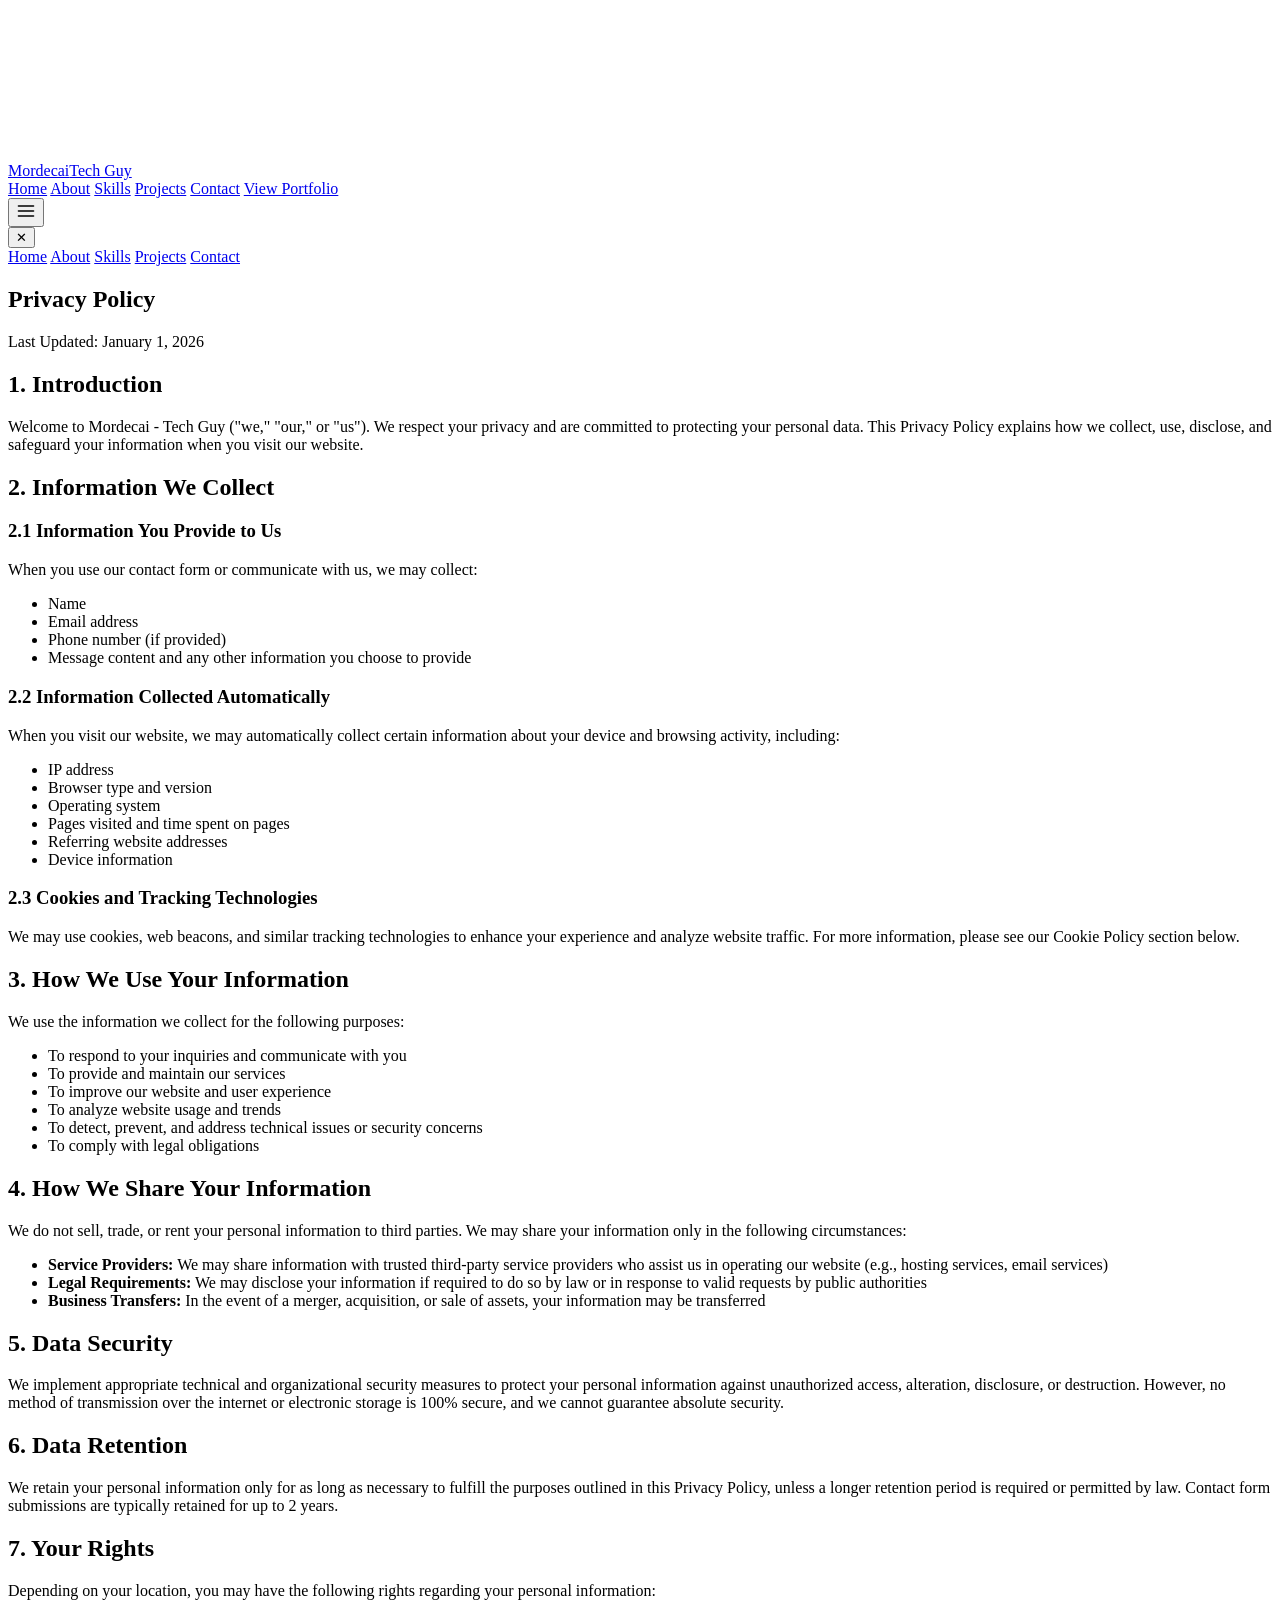
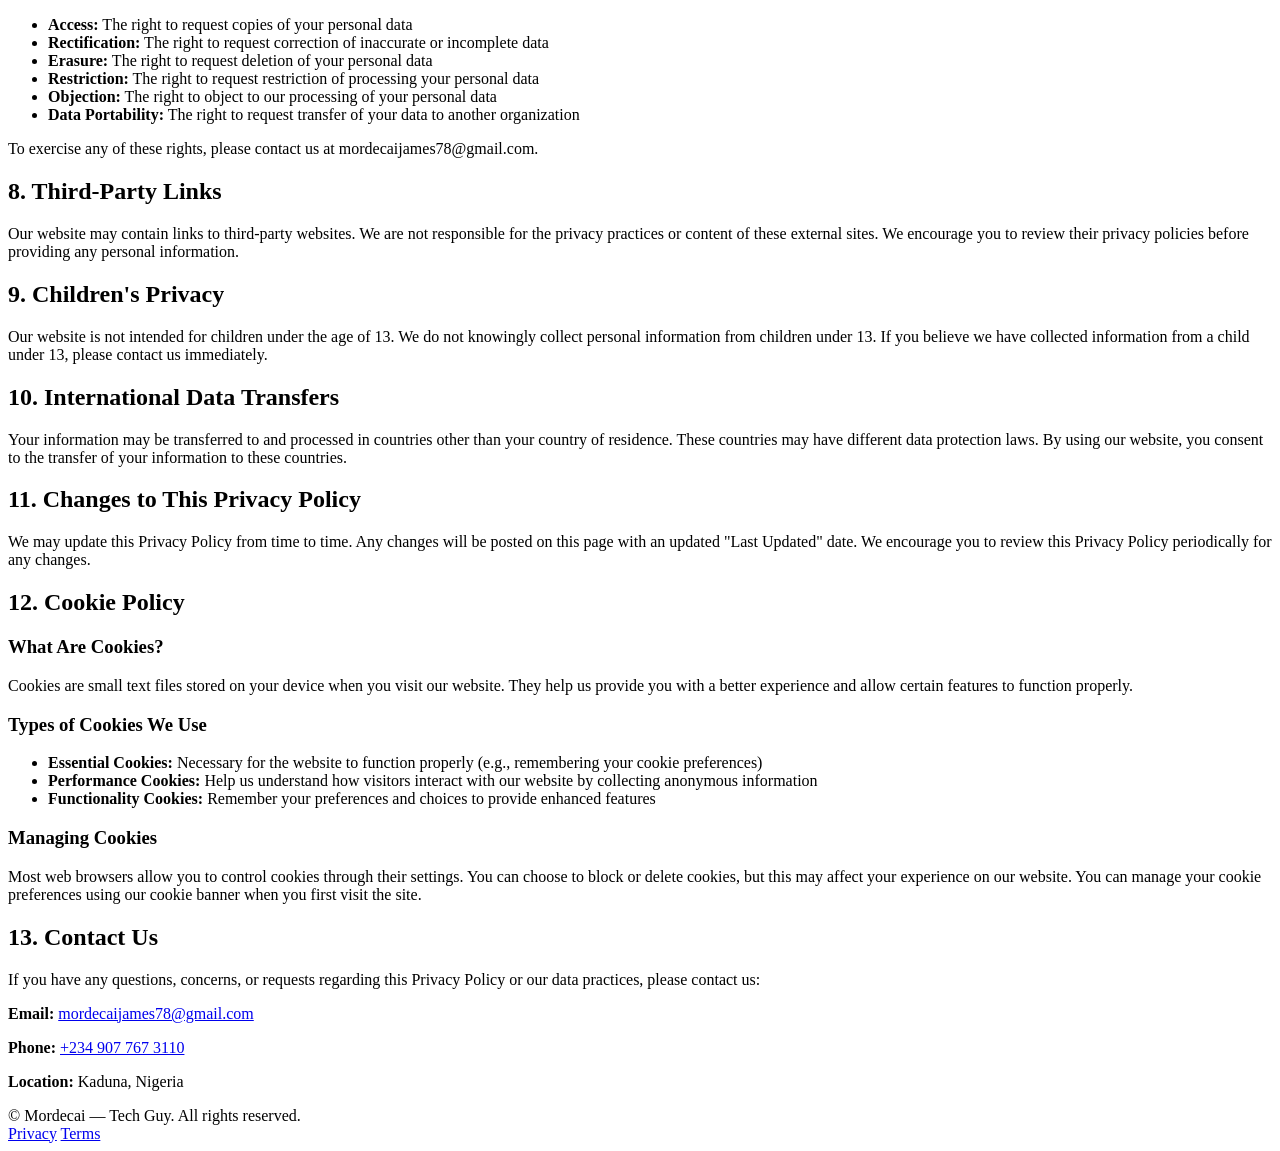
==== privacy.html @ 99be3c4e "Add files via upload" ====
<!doctype html>
<html lang="en">
<head>
  <meta charset="utf-8">
  <meta name="viewport" content="width=device-width, initial-scale=1">
  <title>Privacy Policy - Mordecai | Tech Guy</title>

  <link rel="preconnect" href="https://fonts.googleapis.com">
  <link rel="preconnect" href="https://fonts.gstatic.com" crossorigin>
  <link href="https://fonts.googleapis.com/css2?family=Inter:wght@300;400;600;700&display=swap" rel="stylesheet">

  <link rel="stylesheet" href="Index.css">

  <meta name="description" content="Privacy Policy for Mordecai - Tech Guy portfolio website.">
  <meta name="theme-color" content="#07080a">
</head>
<body>

  <div id="scrollProgress" aria-hidden="true"></div>
  <canvas id="particles" aria-hidden="true"></canvas>

  <header id="siteHeader" class="nav">
    <div class="nav-inner">
      <a href="index.html" class="brand">Mordecai<span class="dot">Tech Guy</span></a>

      <nav class="nav-links" aria-label="Primary navigation">
        <a href="index.html#home" class="nav-link">Home</a>
        <a href="index.html#about" class="nav-link">About</a>
        <a href="index.html#skills" class="nav-link">Skills</a>
        <a href="index.html#projects" class="nav-link">Projects</a>
        <a href="index.html#contact" class="nav-link">Contact</a>
        <a href="index.html#projects" class="btn-accent">View Portfolio</a>
      </nav>

      <button id="mobileBtn" aria-expanded="false" aria-controls="mobileMenu" class="mobile-toggle" aria-label="Open menu">
        <svg viewBox="0 0 24 24" width="20" height="20" fill="none" stroke="currentColor" stroke-width="2" stroke-linecap="round" aria-hidden="true">
          <line x1="3" y1="6" x2="21" y2="6"></line>
          <line x1="3" y1="12" x2="21" y2="12"></line>
          <line x1="3" y1="18" x2="21" y2="18"></line>
        </svg>
      </button>
    </div>
  </header>

  <div id="mobileMenu" class="mobile-menu" aria-hidden="true">
    <div class="mobile-card">
      <button id="mobileClose" class="mobile-close" aria-label="Close menu">✕</button>
      <nav class="mobile-nav" aria-label="Mobile navigation">
        <a href="index.html#home" data-link-mobile class="mobile-link">Home</a>
        <a href="index.html#about" data-link-mobile class="mobile-link">About</a>
        <a href="index.html#skills" data-link-mobile class="mobile-link">Skills</a>
        <a href="index.html#projects" data-link-mobile class="mobile-link">Projects</a>
        <a href="index.html#contact" data-link-mobile class="mobile-link">Contact</a>
      </nav>
    </div>
  </div>

  <main>
    <section class="section reveal legal-page">
      <div class="container">
        <div class="legal-header">
          <h1>Privacy Policy</h1>
          <p class="muted">Last Updated: January 1, 2026</p>
        </div>

        <div class="card legal-content">
          <h2>1. Introduction</h2>
          <p class="muted">Welcome to Mordecai - Tech Guy ("we," "our," or "us"). We respect your privacy and are committed to protecting your personal data. This Privacy Policy explains how we collect, use, disclose, and safeguard your information when you visit our website.</p>

          <h2>2. Information We Collect</h2>
          <h3>2.1 Information You Provide to Us</h3>
          <p class="muted">When you use our contact form or communicate with us, we may collect:</p>
          <ul class="legal-list">
            <li>Name</li>
            <li>Email address</li>
            <li>Phone number (if provided)</li>
            <li>Message content and any other information you choose to provide</li>
          </ul>

          <h3>2.2 Information Collected Automatically</h3>
          <p class="muted">When you visit our website, we may automatically collect certain information about your device and browsing activity, including:</p>
          <ul class="legal-list">
            <li>IP address</li>
            <li>Browser type and version</li>
            <li>Operating system</li>
            <li>Pages visited and time spent on pages</li>
            <li>Referring website addresses</li>
            <li>Device information</li>
          </ul>

          <h3>2.3 Cookies and Tracking Technologies</h3>
          <p class="muted">We may use cookies, web beacons, and similar tracking technologies to enhance your experience and analyze website traffic. For more information, please see our Cookie Policy section below.</p>

          <h2>3. How We Use Your Information</h2>
          <p class="muted">We use the information we collect for the following purposes:</p>
          <ul class="legal-list">
            <li>To respond to your inquiries and communicate with you</li>
            <li>To provide and maintain our services</li>
            <li>To improve our website and user experience</li>
            <li>To analyze website usage and trends</li>
            <li>To detect, prevent, and address technical issues or security concerns</li>
            <li>To comply with legal obligations</li>
          </ul>

          <h2>4. How We Share Your Information</h2>
          <p class="muted">We do not sell, trade, or rent your personal information to third parties. We may share your information only in the following circumstances:</p>
          <ul class="legal-list">
            <li><strong>Service Providers:</strong> We may share information with trusted third-party service providers who assist us in operating our website (e.g., hosting services, email services)</li>
            <li><strong>Legal Requirements:</strong> We may disclose your information if required to do so by law or in response to valid requests by public authorities</li>
            <li><strong>Business Transfers:</strong> In the event of a merger, acquisition, or sale of assets, your information may be transferred</li>
          </ul>

          <h2>5. Data Security</h2>
          <p class="muted">We implement appropriate technical and organizational security measures to protect your personal information against unauthorized access, alteration, disclosure, or destruction. However, no method of transmission over the internet or electronic storage is 100% secure, and we cannot guarantee absolute security.</p>

          <h2>6. Data Retention</h2>
          <p class="muted">We retain your personal information only for as long as necessary to fulfill the purposes outlined in this Privacy Policy, unless a longer retention period is required or permitted by law. Contact form submissions are typically retained for up to 2 years.</p>

          <h2>7. Your Rights</h2>
          <p class="muted">Depending on your location, you may have the following rights regarding your personal information:</p>
          <ul class="legal-list">
            <li><strong>Access:</strong> The right to request copies of your personal data</li>
            <li><strong>Rectification:</strong> The right to request correction of inaccurate or incomplete data</li>
            <li><strong>Erasure:</strong> The right to request deletion of your personal data</li>
            <li><strong>Restriction:</strong> The right to request restriction of processing your personal data</li>
            <li><strong>Objection:</strong> The right to object to our processing of your personal data</li>
            <li><strong>Data Portability:</strong> The right to request transfer of your data to another organization</li>
          </ul>
          <p class="muted">To exercise any of these rights, please contact us at mordecaijames78@gmail.com.</p>

          <h2>8. Third-Party Links</h2>
          <p class="muted">Our website may contain links to third-party websites. We are not responsible for the privacy practices or content of these external sites. We encourage you to review their privacy policies before providing any personal information.</p>

          <h2>9. Children's Privacy</h2>
          <p class="muted">Our website is not intended for children under the age of 13. We do not knowingly collect personal information from children under 13. If you believe we have collected information from a child under 13, please contact us immediately.</p>

          <h2>10. International Data Transfers</h2>
          <p class="muted">Your information may be transferred to and processed in countries other than your country of residence. These countries may have different data protection laws. By using our website, you consent to the transfer of your information to these countries.</p>

          <h2>11. Changes to This Privacy Policy</h2>
          <p class="muted">We may update this Privacy Policy from time to time. Any changes will be posted on this page with an updated "Last Updated" date. We encourage you to review this Privacy Policy periodically for any changes.</p>

          <h2>12. Cookie Policy</h2>
          <h3>What Are Cookies?</h3>
          <p class="muted">Cookies are small text files stored on your device when you visit our website. They help us provide you with a better experience and allow certain features to function properly.</p>

          <h3>Types of Cookies We Use</h3>
          <ul class="legal-list">
            <li><strong>Essential Cookies:</strong> Necessary for the website to function properly (e.g., remembering your cookie preferences)</li>
            <li><strong>Performance Cookies:</strong> Help us understand how visitors interact with our website by collecting anonymous information</li>
            <li><strong>Functionality Cookies:</strong> Remember your preferences and choices to provide enhanced features</li>
          </ul>

          <h3>Managing Cookies</h3>
          <p class="muted">Most web browsers allow you to control cookies through their settings. You can choose to block or delete cookies, but this may affect your experience on our website. You can manage your cookie preferences using our cookie banner when you first visit the site.</p>

          <h2>13. Contact Us</h2>
          <p class="muted">If you have any questions, concerns, or requests regarding this Privacy Policy or our data practices, please contact us:</p>
          <div class="contact-box">
            <p><strong>Email:</strong> <a href="mailto:mordecaijames78@gmail.com">mordecaijames78@gmail.com</a></p>
            <p><strong>Phone:</strong> <a href="https://wa.me/2349077673110">+234 907 767 3110</a></p>
            <p><strong>Location:</strong> Kaduna, Nigeria</p>
          </div>
        </div>
      </div>
    </section>
  </main>

  <footer class="footer">
    <div class="container footer-inner">
      <div class="muted small">© <span id="year"></span> Mordecai — Tech Guy. All rights reserved.</div>
      <div class="links">
        <a href="privacy.html" class="muted">Privacy</a>
        <a href="terms.html" class="muted">Terms</a>
      </div>
    </div>
  </footer>

  <script src="Index.js"></script>
</body>
</html>
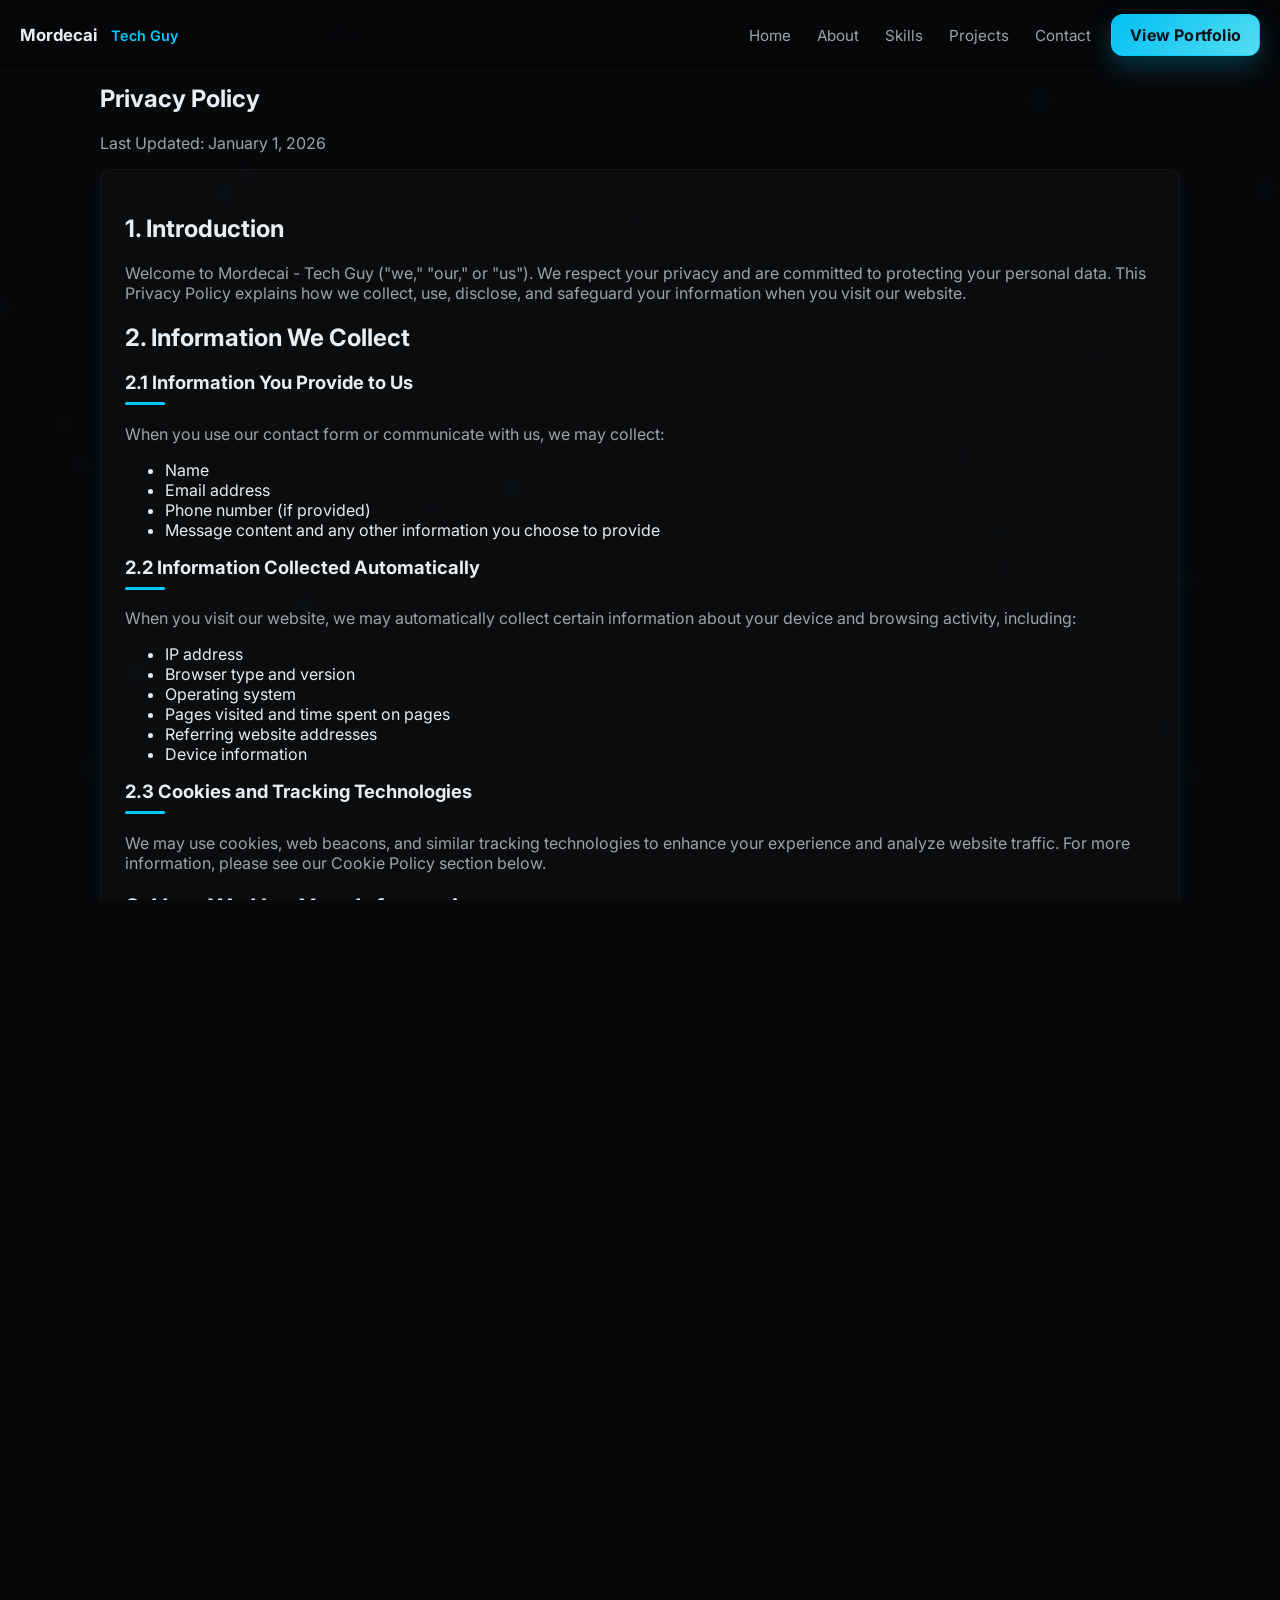
==== commit ba406964: "Update privacy.html" ====
--- a/privacy.html
+++ b/privacy.html
@@ -9,7 +9,7 @@
   <link rel="preconnect" href="https://fonts.gstatic.com" crossorigin>
   <link href="https://fonts.googleapis.com/css2?family=Inter:wght@300;400;600;700&display=swap" rel="stylesheet">
 
-  <link rel="stylesheet" href="Index.css">
+  <link rel="stylesheet" href="index.css">
 
   <meta name="description" content="Privacy Policy for Mordecai - Tech Guy portfolio website.">
   <meta name="theme-color" content="#07080a">
@@ -176,6 +176,6 @@
     </div>
   </footer>
 
-  <script src="Index.js"></script>
+  <script src="index.js"></script>
 </body>
-</html>+</html>
--- a/index.css
+++ b/index.css
@@ -0,0 +1,1557 @@
+/* =========================
+   FUTURISTIC MINIMAL THEME
+   Enhanced & Production Ready
+   ========================= */
+
+:root {
+  --bg: #07080a;
+  --surface: #0f1620;
+  --card: rgba(255,255,255,0.02);
+  --card-border: rgba(255,255,255,0.04);
+  --text: #e6eef6;
+  --muted: #9ca3af;
+  --accent: #00c9ff;
+  --accent-soft: rgba(0,201,255,0.08);
+  --success: #51cf66;
+  --warning: #ffd43b;
+  --error: #ff6b6b;
+  --radius: 14px;
+  --glass-blur: 8px;
+  --container: 1120px;
+  --transition: 320ms cubic-bezier(.16,.84,.24,1);
+  --spring: var(--transition);
+  
+  --spacing-xs: 8px;
+  --spacing-sm: 16px;
+  --spacing-md: 24px;
+  --spacing-lg: 32px;
+  --spacing-xl: 48px;
+  --spacing-2xl: 64px;
+}
+
+* { 
+  box-sizing: border-box;
+}
+
+img {
+  max-width: 100%;
+  height: auto;
+  display: block;
+}
+
+button,
+input,
+textarea,
+select {
+  font: inherit;
+}
+
+html {
+  scroll-behavior: smooth;
+}
+
+html,
+body { 
+  height: 100%;
+  margin: 0; 
+  padding: 0; 
+  background: var(--bg); 
+  color: var(--text); 
+  font-family: Inter, system-ui, -apple-system, "Segoe UI", Roboto, "Helvetica Neue", Arial, sans-serif; 
+  -webkit-font-smoothing: antialiased; 
+  -moz-osx-font-smoothing: grayscale;
+  overflow-x: hidden;
+}
+
+/* Selection color */
+::selection {
+  background: var(--accent-soft);
+  color: var(--accent);
+}
+
+/* Layout helpers */
+.container { 
+  width: 100%;
+  max-width: var(--container); 
+  margin: 0 auto; 
+  padding: 0 clamp(16px, 4vw, 20px);
+}
+
+.grid {
+  display: grid;
+  gap: clamp(16px, 3vw, 24px); 
+  align-items: center; 
+}
+
+.section { 
+  padding: clamp(40px, 8vw, 64px) 0;
+  position: relative; 
+  z-index: 5; 
+}
+
+.section {
+  content-visibility: auto;
+  contain-intrinsic-size: 1px 800px;
+}
+
+.hero {
+  content-visibility: visible;
+}
+
+section[id] {
+  scroll-margin-top: 90px;
+}
+
+.section-head {
+  text-align: center;
+  margin-bottom: clamp(28px, 5vw, 40px);
+}
+
+.section-head h2 {
+  font-size: clamp(1.75rem, 3.5vw, 2.25rem);
+  margin: 0 0 12px 0;
+  line-height: 1.2;
+}
+
+.section-head p {
+  color: var(--muted);
+  font-size: clamp(0.9rem, 2vw, 1rem);
+  line-height: 1.6;
+  max-width: 600px;
+  margin: 0 auto;
+}
+
+/* Scroll progress */
+#scrollProgress {
+  position: fixed;
+  left: 0; 
+  top: 0; 
+  height: 4px; 
+  width: 0%; 
+  background: linear-gradient(90deg, var(--accent), rgba(0,201,255,0.6)); 
+  z-index: 60; 
+  box-shadow: 0 6px 18px rgba(0,0,0,0.25); 
+  transition: width 120ms linear; 
+}
+
+/* Particles canvas */
+#particles { 
+  position: fixed; 
+  inset: 0; 
+  z-index: 0; 
+  pointer-events: none !important;
+  mix-blend-mode: screen; 
+  opacity: 0.7; 
+  filter: blur(6px); 
+}
+
+.nav { 
+  position: fixed; 
+  inset: 0 auto auto 0;
+  top: 0; 
+  z-index: 60; 
+  width: 100%; 
+  pointer-events: auto;
+}
+
+.nav-inner { 
+  display: flex; 
+  align-items: center; 
+  justify-content: space-between; 
+  padding: clamp(10px, 2vw, 14px) clamp(16px, 4vw, 20px); 
+  gap: clamp(12px, 2vw, 16px); 
+  backdrop-filter: blur(var(--glass-blur)); 
+  background: linear-gradient(180deg, rgba(5,6,8,0.55), rgba(5,6,8,0.35)); 
+  border-bottom: 1px solid rgba(255,255,255,0.02); 
+  pointer-events: auto;
+}
+
+.brand { 
+  font-weight: 700; 
+  font-size: clamp(0.95rem, 2.5vw, 1.05rem); 
+  color: var(--text); 
+  text-decoration: none; 
+  display: inline-flex; 
+  gap: 8px; 
+  align-items: center;
+  white-space: nowrap;
+  cursor: pointer;
+  pointer-events: auto;
+}
+
+.brand .dot {
+  color: var(--accent); 
+  font-weight: 600; 
+  margin-left: 6px; 
+  font-size: 0.9rem; 
+}
+
+/* Desktop navigation - now inside <nav> */
+.nav-links { 
+  display: flex; 
+  align-items: center; 
+  gap: clamp(8px, 2vw, 14px);
+  pointer-events: auto;
+}
+
+.nav-link { 
+  color: var(--muted); 
+  text-decoration: none; 
+  padding: 8px 6px; 
+  border-radius: 8px; 
+  transition: var(--transition);
+  font-size: clamp(0.85rem, 2vw, 0.95rem);
+  white-space: nowrap;
+  position: relative;
+}
+
+.nav-link::after {
+  content: '';
+  position: absolute;
+  bottom: 0;
+  left: 50%;
+  width: 0;
+  height: 2px;
+  background: var(--accent);
+  transform: translateX(-50%);
+  transition: width var(--transition);
+}
+
+.nav-link:hover,
+.nav-link.active { 
+  color: var(--accent); 
+}
+
+.nav-link:hover::after,
+.nav-link.active::after {
+  width: 80%;
+}
+
+.nav-link[aria-current="page"] {
+  color: var(--accent);
+}
+
+.nav-link[aria-current="page"]::after {
+  width: 80%;
+}
+
+/* Buttons */
+.btn-accent { 
+  display: inline-flex; 
+  gap: 8px; 
+  align-items: center; 
+  padding: clamp(8px, 2vw, 10px) clamp(14px, 3vw, 18px); 
+  min-height: 40px;
+  border-radius: 12px; 
+  border: 1px solid rgba(0,201,255,0.5); 
+  background: linear-gradient(135deg, rgba(0,201,255,0.95), rgba(88,233,255,0.95)); 
+  color: #041118; 
+  text-decoration: none; 
+  font-weight: 700; 
+  transition: var(--transition); 
+  box-shadow: 0 10px 24px rgba(0,201,255,0.25);
+  font-size: clamp(0.9rem, 2.2vw, 1rem);
+  letter-spacing: 0.2px;
+  white-space: nowrap;
+  cursor: pointer;
+  pointer-events: auto;
+  user-select: none;
+  font-family: inherit;
+  -webkit-appearance: none;
+  appearance: none;
+}
+.btn-accent:hover {
+  box-shadow: 0 14px 30px rgba(0,201,255,0.32); 
+  transform: translateY(-2px); 
+  border-color: rgba(0,201,255,0.7);
+  filter: brightness(1.02);
+}
+.btn-accent:active {
+  transform: translateY(0);
+  box-shadow: 0 8px 20px rgba(0,201,255,0.22);
+}
+.btn-ghost {
+  display: inline-flex;
+  align-items: center;
+  gap: 6px;
+  padding: clamp(8px, 2vw, 10px) clamp(14px, 3vw, 16px);
+  min-height: 40px;
+  border-radius: 12px;
+  background: transparent;
+  color: var(--text);
+  border: 1px solid rgba(0,201,255,0.25);
+  text-decoration: none;
+  cursor: pointer;
+  transition: var(--transition);
+  font-size: clamp(0.9rem, 2.2vw, 1rem);
+  pointer-events: auto;
+  user-select: none;
+  font-family: inherit;
+  -webkit-appearance: none;
+  appearance: none;
+}
+.btn-ghost:hover {
+  color: #041118;
+  background: rgba(0,201,255,0.2);
+  border-color: rgba(0,201,255,0.45);
+  transform: translateY(-1px);
+}
+
+.btn-accent:disabled,
+.btn-ghost:disabled {
+  opacity: 0.6;
+  cursor: not-allowed;
+  transform: none;
+  box-shadow: none;
+  filter: none;
+}
+/* Focus states */
+a:focus-visible, 
+button:focus-visible {
+  outline: 3px solid rgba(0,201,255,0.3);
+  outline-offset: 3px;
+}
+
+/* Mobile toggle */
+.mobile-toggle { 
+  display: none; 
+  background: transparent; 
+  border: 1px solid rgba(255,255,255,0.04); 
+  padding: 8px; 
+  border-radius: 8px; 
+  color: var(--text);
+  cursor: pointer;
+  transition: var(--transition);
+}
+
+.mobile-toggle:hover { 
+  transform: translateY(-1px); 
+  background: rgba(255,255,255,0.02);
+}
+
+@media (max-width: 991px) { 
+  .nav-links { 
+    display: none; 
+  } 
+  .mobile-toggle { 
+    display: inline-flex; 
+  }
+}
+
+/* Mobile menu */
+.mobile-menu { 
+  position: fixed; 
+  inset: 0; 
+  z-index: 120; 
+  display: flex; 
+  align-items: flex-start; 
+  justify-content: center; 
+  pointer-events: none;
+  background: rgba(0,0,0,0.6);
+  backdrop-filter: blur(4px);
+  opacity: 0;
+  transition: opacity var(--transition);
+}
+
+.mobile-menu.show {
+  opacity: 1;
+  pointer-events: auto;
+}
+
+.mobile-card {
+  margin-top: clamp(68px, 12vw, 78px); 
+  width: calc(100% - 32px); 
+  max-width: 420px; 
+  background: linear-gradient(135deg, rgba(15,22,32,0.98), rgba(7,8,10,0.98));
+  border: 1px solid var(--card-border); 
+  border-radius: 12px; 
+  padding: 18px; 
+  box-shadow: 0 18px 60px rgba(0,0,0,0.6); 
+  pointer-events: auto; 
+  transform: translateY(-20px); 
+  transition: transform var(--transition); 
+}
+
+.mobile-menu.show .mobile-card {
+  transform: translateY(0);
+}
+
+.mobile-close {
+  background: transparent; 
+  border: none; 
+  color: var(--text); 
+  font-size: 20px; 
+  float: right;
+  cursor: pointer;
+  padding: 4px;
+  transition: var(--transition);
+  line-height: 1;
+}
+
+.mobile-close:hover {
+  transform: scale(1.1);
+  color: var(--accent);
+}
+
+.mobile-nav { 
+  display: flex; 
+  flex-direction: column; 
+  gap: 8px; 
+  margin-top: 8px;
+  clear: both;
+}
+
+.mobile-link { 
+  text-decoration: none; 
+  color: var(--text); 
+  padding: 10px; 
+  border-radius: 8px;
+  transition: var(--transition);
+  font-size: clamp(0.9rem, 2vw, 1rem);
+}
+
+.mobile-link:hover {
+  background: rgba(255,255,255,0.02);
+  color: var(--accent);
+}
+
+/* Active state for mobile links */
+.mobile-link[aria-current="page"] {
+  color: var(--accent);
+  background: rgba(0,201,255,0.05);
+}
+
+/* Mobile CTA button (matches desktop) */
+.mobile-cta {
+  justify-content: center;
+  margin-top: 12px;
+}
+
+/* Hero Section */
+.hero { 
+  padding-top: clamp(100px, 18vw, 140px); 
+  padding-bottom: clamp(40px, 8vw, 60px); 
+  min-height: 100vh; 
+  display: flex;
+  align-items: center; 
+}
+
+.hero-grid {
+  display: grid;
+  grid-template-columns: 1fr;
+  gap: clamp(32px, 6vw, 48px);
+  align-items: center;
+  width: 100%;
+}
+
+@media (min-width: 992px) { 
+  .hero-grid { 
+    grid-template-columns: 1fr 420px;
+    gap: 60px;
+  }
+}
+
+.kicker { 
+  display: inline-flex;
+  align-items: center;
+  gap: 6px;
+  padding: 6px 12px; 
+  border-radius: 999px; 
+  background: var(--accent-soft); 
+  color: var(--accent); 
+  font-size: clamp(0.75rem, 2vw, 0.85rem); 
+  margin-bottom: 18px;
+  font-weight: 600;
+  border: 1px solid rgba(0,201,255,0.2);
+}
+
+.kicker::before {
+  content: 'o';
+  animation: pulse 2s ease-in-out infinite;
+}
+
+@keyframes pulse {
+  0%, 100% { opacity: 1; }
+  50% { opacity: 0.5; }
+}
+
+.hero-title { 
+  font-size: clamp(1.75rem, 6vw, 3.25rem); 
+  line-height: 1.1; 
+  margin: 0 0 clamp(14px, 3vw, 18px) 0;
+  background: linear-gradient(135deg, var(--text) 0%, var(--accent) 100%);
+  -webkit-background-clip: text;
+  -webkit-text-fill-color: transparent;
+  background-clip: text;
+}
+
+.hero-sub { 
+  color: var(--muted); 
+  max-width: 52ch; 
+  margin-bottom: clamp(20px, 4vw, 28px);
+  font-size: clamp(0.95rem, 2.5vw, 1.05rem);
+  line-height: 1.6;
+}
+
+.hero-ctas { 
+  display: flex; 
+  gap: clamp(10px, 2vw, 14px); 
+  align-items: center;
+  flex-wrap: wrap;
+}
+
+.hero-meta { 
+  color: var(--muted); 
+  margin-top: clamp(20px, 4vw, 24px);
+  font-size: clamp(0.85rem, 2vw, 0.95rem);
+}
+
+.hero-meta strong {
+  color: var(--accent);
+}
+
+/* Hero Photo */
+.hero-photo-container {
+  position: relative;
+  display: flex;
+  align-items: center;
+  justify-content: center;
+  padding: clamp(16px, 3vw, 20px);
+}
+
+.hero-photo {
+  position: relative;
+  width: 100%;
+  max-width: clamp(280px, 50vw, 380px);
+  aspect-ratio: 1;
+  object-fit: cover;
+  border-radius: clamp(16px, 3vw, 20px);
+  border: 3px solid rgba(0,201,255,0.3);
+  box-shadow: 
+    0 0 60px rgba(0,201,255,0.15),
+    0 20px 60px rgba(0,0,0,0.5);
+  z-index: 2;
+  transition: var(--transition);
+}
+
+.hero-photo:hover {
+  transform: scale(1.02);
+  border-color: rgba(0,201,255,0.5);
+}
+
+.photo-badge {
+  position: absolute;
+  bottom: clamp(20px, 4vw, 30px);
+  left: 50%;
+  transform: translateX(-50%);
+  background: linear-gradient(135deg, rgba(15,22,32,0.95), rgba(7,8,10,0.95));
+  backdrop-filter: blur(12px);
+  border: 1px solid rgba(0,201,255,0.3);
+  border-radius: 50px;
+  padding: clamp(10px, 2vw, 12px) clamp(16px, 3vw, 20px);
+  display: flex;
+  align-items: center;
+  gap: clamp(10px, 2vw, 12px);
+  box-shadow: 0 8px 32px rgba(0,0,0,0.4);
+  z-index: 3;
+  animation: slideUp 0.6s ease-out 0.3s backwards;
+}
+
+@keyframes slideUp {
+  from {
+    opacity: 0;
+    transform: translateX(-50%) translateY(20px);
+  }
+  to {
+    opacity: 1;
+    transform: translateX(-50%) translateY(0);
+  }
+}
+
+.badge-icon {
+  width: clamp(28px, 5vw, 32px);
+  height: clamp(28px, 5vw, 32px);
+  background: var(--success);
+  border-radius: 50%;
+  display: flex;
+  align-items: center;
+  justify-content: center;
+  color: white;
+  flex-shrink: 0;
+  font-size: clamp(0.9rem, 2vw, 1rem);
+}
+
+.badge-text {
+  text-align: left;
+  min-width: 0;
+}
+
+.badge-title {
+  font-size: clamp(0.8rem, 2vw, 0.9rem);
+  font-weight: 600;
+  color: var(--text);
+  margin-bottom: 2px;
+}
+
+.badge-subtitle {
+  font-size: clamp(0.7rem, 1.8vw, 0.75rem);
+  color: var(--muted);
+}
+
+/* Stats */
+.hero-stats {
+  display: grid;
+  grid-template-columns: repeat(auto-fit, minmax(120px, 1fr));
+  gap: clamp(12px, 3vw, 20px);
+  margin-top: clamp(32px, 6vw, 48px);
+  padding-top: clamp(24px, 4vw, 32px);
+  border-top: 1px solid rgba(255,255,255,0.04);
+}
+
+.stat-item {
+  text-align: center;
+  padding: clamp(12px, 2.5vw, 16px);
+  background: var(--card);
+  border: 1px solid var(--card-border);
+  border-radius: 12px;
+  transition: var(--transition);
+}
+
+.stat-item:hover {
+  transform: translateY(-4px);
+  border-color: rgba(0,201,255,0.2);
+  box-shadow: 0 8px 24px rgba(0,201,255,0.08);
+}
+
+.stat-number {
+  font-size: clamp(1.5rem, 4vw, 2rem);
+  font-weight: 700;
+  background: linear-gradient(135deg, var(--text) 0%, var(--accent) 100%);
+  -webkit-background-clip: text;
+  -webkit-text-fill-color: transparent;
+  background-clip: text;
+  margin-bottom: 4px;
+  display: block;
+}
+
+.stat-label {
+  font-size: clamp(0.75rem, 2vw, 0.85rem);
+  color: var(--muted);
+  text-transform: uppercase;
+  letter-spacing: 0.5px;
+  display: block;
+}
+
+/* Cards */
+.card {
+  background: rgba(255,255,255,0.02);
+  border-radius: 12px;
+  padding: clamp(16px, 3vw, 24px);
+  border: 1px solid rgba(255,255,255,0.04);
+  box-shadow: 0 8px 24px rgba(0,201,255,0.04);
+  transition: var(--transition);
+}
+
+.card:hover {
+  transform: translateY(-4px);
+  box-shadow: 0 12px 32px rgba(0,201,255,0.1);
+  border-color: rgba(0,201,255,0.1);
+}
+
+.card h3 {
+  font-size: clamp(1rem, 2.5vw, 1.15rem);
+  margin-top: 0;
+  position: relative;
+  padding-bottom: 12px;
+}
+
+.card h3::after {
+  content: "";
+  position: absolute;
+  bottom: 0;
+  left: 0;
+  width: 40px;
+  height: 3px;
+  background: var(--accent);
+  border-radius: 2px;
+}
+
+/* About Section */
+.about-grid { 
+  grid-template-columns: 1fr;
+  gap: clamp(20px, 4vw, 24px);
+}
+
+@media (min-width: 768px) { 
+  .about-grid { 
+    grid-template-columns: minmax(250px, 300px) 1fr; 
+  } 
+}
+
+.avatar { 
+  width: 100%;
+  max-width: 200px;
+  aspect-ratio: 1;
+  border-radius: 50%; 
+  object-fit: cover; 
+  border: 3px solid rgba(0,201,255,0.2); 
+  box-shadow: 0 8px 24px rgba(0,0,0,0.3);
+}
+
+.info-list {
+  list-style: none;
+  padding: 0;
+  margin: 16px 0;
+}
+
+.info-list li {
+  padding: 8px 0;
+  border-bottom: 1px solid rgba(255,255,255,0.04);
+  color: var(--muted);
+}
+
+.info-list li:last-child {
+  border-bottom: none;
+}
+
+.info-list strong {
+  color: var(--text);
+  margin-right: 8px;
+}
+
+.two-grid { 
+  display: grid; 
+  grid-template-columns: 1fr; 
+  gap: clamp(12px, 2.5vw, 16px); 
+  margin-top: 16px; 
+}
+
+@media (min-width: 640px) { 
+  .two-grid { 
+    grid-template-columns: 1fr 1fr; 
+  } 
+}
+
+.mini {
+  background: linear-gradient(135deg, var(--card) 0%, rgba(0,201,255,0.05) 100%);
+  border: 1px solid var(--card-border);
+  border-radius: 12px;
+  padding: clamp(14px, 3vw, 16px) clamp(16px, 3.5vw, 20px);
+  transition: var(--transition);
+}
+
+.mini:hover {
+  transform: translateY(-4px);
+  box-shadow: 0 12px 24px rgba(0,201,255,0.08);
+  border-color: rgba(0,201,255,0.2);
+}
+
+.mini h3 {
+  font-size: clamp(1.1rem, 2.5vw, 1.3rem);
+  font-weight: 600;
+  margin-bottom: 12px;
+  margin-top: 0;
+}
+
+.mini ul {
+  list-style: none;
+  padding: 0;
+  margin: 8px 0 0 0;
+  font-size: clamp(0.85rem, 2vw, 0.95rem);
+}
+
+.mini ul li {
+  margin-bottom: 6px;
+  padding-left: 20px;
+  position: relative;
+  line-height: 1.6;
+  transition: var(--transition);
+  color: var(--muted);
+}
+
+.mini ul li:before {
+  content: "v";
+  position: absolute;
+  left: 0;
+  color: var(--accent);
+  font-weight: bold;
+}
+
+.mini ul li:hover {
+  transform: translateX(4px);
+  color: var(--text);
+}
+
+/* Skills Section */
+.skills-grid { 
+  grid-template-columns: 1fr;
+  gap: clamp(16px, 3vw, 24px);
+}
+
+@media (min-width: 640px) {
+  .skills-grid {
+    grid-template-columns: repeat(2, 1fr);
+  }
+}
+
+@media (min-width: 900px) { 
+  .skills-grid { 
+    grid-template-columns: repeat(3, 1fr); 
+  } 
+}
+
+.skill {
+  margin-bottom: 16px; 
+}
+
+.skill h4 {
+  margin: 0 0 8px 0;
+  font-size: clamp(0.9rem, 2vw, 1rem);
+  color: var(--text);
+  display: flex;
+  justify-content: space-between;
+  align-items: center;
+}
+
+.progress-container { 
+  background: rgba(255,255,255,0.04); 
+  height: 8px; 
+  border-radius: 999px; 
+  overflow: hidden; 
+  position: relative;
+}
+
+.progress-bar { 
+  height: 8px;
+  width: 0%; 
+  background: linear-gradient(90deg, var(--accent), rgba(0,201,255,0.6)); 
+  box-shadow: 0 0 10px rgba(0,201,255,0.4); 
+  transition: width 1.2s cubic-bezier(.16,.84,.24,1); 
+  position: relative;
+}
+
+.progress-bar::after {
+  content: '';
+  position: absolute;
+  right: 0;
+  top: 0;
+  width: 20%;
+  height: 100%;
+  background: linear-gradient(90deg, transparent, rgba(255,255,255,0.3));
+}
+
+.tool-grid { 
+  display: grid; 
+  grid-template-columns: repeat(auto-fill, minmax(90px, 1fr)); 
+  gap: 8px; 
+  margin-top: 12px; 
+}
+
+.tool { 
+  padding: clamp(8px, 2vw, 10px); 
+  text-align: center; 
+  border-radius: 8px; 
+  background: rgba(255,255,255,0.02); 
+  border: 1px solid rgba(255,255,255,0.03); 
+  color: var(--muted); 
+  transition: var(--transition);
+  cursor: default;
+  font-size: clamp(0.8rem, 2vw, 0.9rem);
+}
+
+.tool:hover {
+  background: var(--accent-soft);
+  color: var(--accent);
+  border-color: var(--accent);
+  transform: translateY(-2px);
+}
+
+/* Projects */
+.project-grid { 
+  grid-template-columns: 1fr;
+  gap: clamp(16px, 3vw, 20px); 
+}
+
+@media (min-width: 768px) {
+  .project-grid {
+    grid-template-columns: repeat(2, 1fr);
+  }
+}
+
+.project-media {
+  width: 100%;
+  border-radius: 12px;
+  overflow: hidden;
+  border: 1px solid rgba(255,255,255,0.06);
+  background: linear-gradient(135deg, rgba(0,201,255,0.08), rgba(255,255,255,0.02));
+  aspect-ratio: 16 / 9;
+  margin: 12px 0 16px;
+}
+
+.project-media img {
+  width: 100%;
+  height: 100%;
+  object-fit: cover;
+  display: block;
+}
+
+.project-metrics {
+  display: flex;
+  gap: 12px;
+  flex-wrap: wrap;
+  margin: 12px 0;
+  padding: 12px 0;
+  border-top: 1px solid rgba(255,255,255,0.04);
+  border-bottom: 1px solid rgba(255,255,255,0.04);
+}
+
+.project-metrics span {
+  font-size: clamp(0.75rem, 2vw, 0.85rem);
+  color: var(--muted);
+  background: rgba(255,255,255,0.02);
+  padding: 4px 10px;
+  border-radius: 6px;
+}
+
+.tags {
+  margin-top: 12px; 
+  display: flex; 
+  gap: 8px; 
+  flex-wrap: wrap; 
+}
+
+.project-tech { 
+  display: inline-block; 
+  background: rgba(255,255,255,0.03); 
+  padding: 6px 10px; 
+  border-radius: 999px; 
+  color: var(--muted); 
+  font-size: clamp(0.75rem, 1.8vw, 0.78rem); 
+  border: 1px solid rgba(255,255,255,0.04);
+  transition: var(--transition);
+}
+
+.project-tech:hover {
+  background: var(--accent-soft);
+  color: var(--accent);
+  border-color: var(--accent);
+}
+
+.project-actions { 
+  margin-top: 12px; 
+  display: flex; 
+  gap: 10px;
+  flex-wrap: wrap;
+}
+
+.link { 
+  color: var(--muted); 
+  text-decoration: none; 
+  border: 1px solid rgba(255,255,255,0.03); 
+  padding: 6px 10px; 
+  border-radius: 8px; 
+  cursor: pointer;
+  transition: var(--transition);
+  font-size: clamp(0.85rem, 2vw, 0.95rem);
+}
+
+.link:hover { 
+  color: var(--accent); 
+  background: rgba(0,201,255,0.04); 
+  transform: translateY(-1px); 
+  border-color: var(--accent);
+}
+
+/* Testimonials */
+.testimonial-grid { 
+  grid-template-columns: 1fr;
+  gap: clamp(16px, 3vw, 20px); 
+}
+
+@media (min-width: 640px) {
+  .testimonial-grid {
+    grid-template-columns: repeat(2, 1fr);
+  }
+}
+
+@media (min-width: 992px) { 
+  .testimonial-grid { 
+    grid-template-columns: repeat(3, 1fr); 
+  } 
+}
+
+.testimonial-header {
+  display: flex;
+  align-items: center;
+  gap: 12px;
+  margin-bottom: 12px;
+}
+
+.testimonial-avatar {
+  width: clamp(44px, 8vw, 48px);
+  height: clamp(44px, 8vw, 48px);
+  border-radius: 50%;
+  object-fit: cover;
+  border: 2px solid rgba(255,255,255,0.04);
+  flex-shrink: 0;
+}
+
+.rating {
+  color: var(--accent);
+  font-size: clamp(1rem, 2vw, 1.1rem);
+  letter-spacing: 2px;
+  margin: 8px 0;
+}
+
+.testimonial-grid .card {
+  position: relative;
+  overflow: hidden;
+}
+
+.testimonial-grid .card::after {
+  content: "";
+  position: absolute;
+  top: -40%;
+  left: -120%;
+  width: 60%;
+  height: 180%;
+  background: linear-gradient(120deg, transparent, rgba(0,201,255,0.12), transparent);
+  transform: translateX(0);
+  opacity: 0;
+  pointer-events: none;
+}
+
+.testimonial-grid .card:hover::after,
+.testimonial-grid .card:focus-within::after {
+  animation: testimonialShine 1.2s ease;
+}
+
+@keyframes testimonialShine {
+  0% { transform: translateX(0); opacity: 0; }
+  30% { opacity: 0.35; }
+  100% { transform: translateX(240%); opacity: 0; }
+}
+
+/* Contact */
+.contact-grid { 
+  grid-template-columns: 1fr; 
+  gap: clamp(16px, 3vw, 20px); 
+}
+
+@media (min-width: 768px) {
+  .contact-grid {
+    grid-template-columns: 1fr 340px;
+  }
+}
+
+.contact-form {
+  position: relative;
+  z-index: 30;
+}
+
+.label { 
+  font-size: clamp(0.85rem, 2vw, 0.9rem); 
+  color: var(--muted); 
+  margin-bottom: 6px; 
+  display: block; 
+  font-weight: 500;
+}
+
+.input, textarea { 
+  width: 100%; 
+  padding: clamp(10px, 2vw, 12px) 14px; 
+  border-radius: 8px; 
+  background: rgba(255,255,255,0.02); 
+  border: 1px solid rgba(255,255,255,0.04); 
+  color: var(--text); 
+  outline: none; 
+  transition: var(--transition);
+  font-size: clamp(0.9rem, 2vw, 1rem);
+  font-family: inherit;
+  margin-bottom: 16px;
+}
+
+.input:focus, textarea:focus { 
+  border-color: var(--accent); 
+  box-shadow: 0 0 0 3px rgba(0,201,255,0.1); 
+  background: rgba(255,255,255,0.03);
+}
+
+textarea {
+  resize: vertical;
+  min-height: 120px;
+}
+
+.contact-list {
+  list-style: none;
+  padding: 0;
+  margin: 16px 0;
+}
+
+.contact-list li {
+  margin-bottom: 14px;
+  color: var(--muted);
+  font-size: clamp(0.85rem, 2vw, 0.95rem);
+  display: flex;
+  align-items: flex-start;
+  gap: 8px;
+}
+
+.contact-list li::before {
+  content: '>';
+  color: var(--accent);
+  flex-shrink: 0;
+}
+
+.contact-list a {
+  color: var(--accent);
+  text-decoration: none;
+  transition: var(--transition);
+  word-break: break-word;
+}
+
+.contact-list a:hover {
+  color: var(--text);
+  text-decoration: underline;
+}
+
+.social-links {
+  display: flex;
+  gap: 12px;
+  margin-top: 20px;
+  padding-top: 20px;
+  border-top: 1px solid rgba(255, 255, 255, 0.04);
+  flex-wrap: wrap;
+}
+
+.social-link {
+  display: flex;
+  align-items: center;
+  justify-content: center;
+  width: clamp(40px, 8vw, 44px);
+  height: clamp(40px, 8vw, 44px);
+  border-radius: 10px;
+  background: rgba(255, 255, 255, 0.02);
+  border: 1px solid rgba(255, 255, 255, 0.04);
+  color: var(--muted);
+  transition: var(--transition);
+}
+
+.social-link:hover {
+  background: var(--accent-soft);
+  border-color: var(--accent);
+  color: var(--accent);
+  transform: translateY(-2px);
+  box-shadow: 0 8px 20px rgba(0, 201, 255, 0.08);
+}
+
+/* Status message */
+.status-msg {
+  margin-top: 12px;
+  padding: 12px;
+  border-radius: 8px;
+  font-size: clamp(0.85rem, 2vw, 0.95rem);
+  display: none;
+}
+
+.status-msg.show {
+  display: block;
+}
+
+.status-msg.success {
+  background: rgba(81, 207, 102, 0.1);
+  color: var(--success);
+  border: 1px solid rgba(81, 207, 102, 0.2);
+}
+
+.status-msg.error {
+  background: rgba(255, 107, 107, 0.1);
+  color: var(--error);
+  border: 1px solid rgba(255, 107, 107, 0.2);
+}
+
+/* Cookie Banner */
+.cookie-banner {
+  position: fixed;
+  bottom: 0;
+  left: 0;
+  right: 0;
+  z-index: 100;
+  background: linear-gradient(180deg, rgba(15,22,32,0.98), rgba(7,8,10,0.98));
+  backdrop-filter: blur(12px);
+  border-top: 1px solid rgba(255,255,255,0.06);
+  box-shadow: 0 -4px 24px rgba(0,0,0,0.3);
+  transform: translateY(100%);
+  transition: transform 0.4s cubic-bezier(.16,.84,.24,1);
+}
+
+.cookie-banner.show {
+  transform: translateY(0);
+}
+
+.cookie-content {
+  max-width: var(--container);
+  margin: 0 auto;
+  padding: clamp(16px, 3vw, 20px);
+  display: flex;
+  align-items: center;
+  justify-content: space-between;
+  gap: clamp(16px, 3vw, 20px);
+  flex-wrap: wrap;
+}
+
+.cookie-text p {
+  margin: 0 0 4px 0;
+  color: var(--text);
+  font-size: clamp(0.85rem, 2vw, 0.95rem);
+  line-height: 1.5;
+}
+
+.cookie-text a {
+  color: var(--accent);
+  text-decoration: none;
+}
+
+.cookie-text a:hover {
+  text-decoration: underline;
+}
+
+.cookie-actions {
+  display: flex;
+  gap: 10px;
+  align-items: center;
+  flex-wrap: wrap;
+}
+
+.cookie-btn {
+  padding: clamp(8px, 2vw, 10px) clamp(14px, 3vw, 18px);
+  border-radius: 10px;
+  font-size: clamp(0.85rem, 2vw, 0.9rem);
+  font-weight: 600;
+  cursor: pointer;
+  transition: var(--transition);
+  border: 1px solid rgba(255,255,255,0.04);
+  font-family: inherit;
+  white-space: nowrap;
+}
+
+.cookie-btn.accept {
+  background: var(--accent-soft);
+  color: var(--text);
+}
+
+.cookie-btn.accept:hover {
+  box-shadow: 0 6px 20px rgba(0,201,255,0.14);
+  transform: translateY(-1px);
+}
+
+.cookie-btn.decline {
+  background: transparent;
+  color: var(--muted);
+}
+
+.cookie-btn.decline:hover {
+  color: var(--text);
+  background: rgba(255,255,255,0.02);
+}
+
+/* ── FAQ ── */
+.faq-list { max-width: 760px; margin: 0 auto; }
+.faq-item {
+  border-bottom: 1px solid rgba(255,255,255,0.06);
+  overflow: hidden;
+}
+.faq-item:first-child { border-top: 1px solid rgba(255,255,255,0.06); }
+.faq-question {
+  display: flex;
+  align-items: center;
+  justify-content: space-between;
+  gap: 16px;
+  padding: clamp(16px, 3vw, 22px) 0;
+  cursor: pointer;
+  background: transparent;
+  border: none;
+  width: 100%;
+  text-align: left;
+  color: var(--text);
+  font-size: clamp(0.92rem, 2.2vw, 1rem);
+  font-weight: 600;
+  font-family: inherit;
+  transition: color 200ms ease;
+  -webkit-appearance: none;
+}
+.faq-question:hover { color: var(--accent); }
+.faq-question.open { color: var(--accent); }
+.faq-icon {
+  width: 28px; height: 28px;
+  border-radius: 8px;
+  border: 1px solid rgba(255,255,255,0.08);
+  display: flex;
+  align-items: center;
+  justify-content: center;
+  flex-shrink: 0;
+  color: var(--muted);
+  transition: var(--transition);
+  background: rgba(255,255,255,0.03);
+  font-size: 0.9rem;
+  line-height: 1;
+}
+.faq-question.open .faq-icon { border-color: rgba(0,201,255,0.35); color: var(--accent); background: rgba(0,201,255,0.08); transform: rotate(45deg); }
+.faq-answer {
+  max-height: 0;
+  overflow: hidden;
+  transition: max-height 500ms cubic-bezier(.16,.84,.24,1), padding 300ms ease;
+  color: var(--muted);
+  font-size: clamp(0.88rem, 2vw, 0.95rem);
+  line-height: 1.75;
+}
+.faq-answer.open { max-height: 600px; padding-bottom: clamp(16px, 3vw, 22px); }
+.faq-answer p { margin: 0; }
+
+/* ════════════════════════════════════════
+   NEW SECTIONS — Clients · Stack · Blog · CTA
+   ════════════════════════════════════════ */
+
+/* ── Clients / Brands Marquee ── */
+.clients-section {
+  padding: clamp(28px, 5vw, 48px) 0;
+  overflow: hidden;
+  border-top: 1px solid rgba(255,255,255,0.04);
+  border-bottom: 1px solid rgba(255,255,255,0.04);
+  position: relative;
+  z-index: 5;
+}
+.clients-label {
+  text-align: center;
+  font-family: 'Space Mono', monospace;
+  font-size: 0.72rem;
+  letter-spacing: 3px;
+  text-transform: uppercase;
+  color: rgba(136,153,170,0.5);
+  margin-bottom: clamp(20px, 4vw, 32px);
+}
+.marquee-track {
+  display: flex;
+  gap: clamp(32px, 5vw, 64px);
+  width: max-content;
+  animation: marquee-scroll 28s linear infinite;
+  will-change: transform;
+}
+.marquee-track:hover { animation-play-state: paused; }
+.marquee-wrapper {
+  overflow: hidden;
+  mask-image: linear-gradient(90deg, transparent 0%, black 12%, black 88%, transparent 100%);
+  -webkit-mask-image: linear-gradient(90deg, transparent 0%, black 12%, black 88%, transparent 100%);
+}
+@keyframes marquee-scroll {
+  0% { transform: translateX(0); }
+  100% { transform: translateX(-50%); }
+}
+.client-item {
+  display: flex;
+  align-items: center;
+  gap: 10px;
+  padding: 10px 20px;
+  border: 1px solid rgba(255,255,255,0.06);
+  border-radius: 999px;
+  background: rgba(255,255,255,0.02);
+  white-space: nowrap;
+  transition: all 300ms var(--spring);
+  cursor: default;
+  flex-shrink: 0;
+}
+.client-item:hover {
+  border-color: rgba(0,201,255,0.25);
+  background: rgba(0,201,255,0.05);
+  transform: translateY(-3px);
+  box-shadow: 0 8px 24px rgba(0,201,255,0.08);
+}
+.client-icon {
+  width: 28px; height: 28px;
+  border-radius: 8px;
+  display: flex; align-items: center; justify-content: center;
+  font-size: 1rem;
+  flex-shrink: 0;
+}
+.client-name {
+  font-size: 0.88rem;
+  font-weight: 600;
+  color: var(--muted);
+  transition: color 200ms ease;
+}
+.client-item:hover .client-name { color: var(--text); }
+
+/* Footer */
+.footer { 
+  border-top: 1px solid rgba(255,255,255,0.03); 
+  padding: clamp(32px, 6vw, 64px) 0; 
+  margin-top: clamp(24px, 5vw, 32px); 
+  background: linear-gradient(180deg, rgba(8,10,12,0.98), rgba(6,8,10,0.98));
+}
+
+.footer-grid {
+  display: grid;
+  grid-template-columns: 1.4fr 1fr 1fr 1fr;
+  gap: clamp(20px, 4vw, 32px);
+}
+
+@media (max-width: 900px) {
+  .footer-grid {
+    grid-template-columns: 1fr 1fr;
+  }
+}
+
+@media (max-width: 600px) {
+  .footer-grid {
+    grid-template-columns: 1fr;
+  }
+}
+
+.footer-brand h3 {
+  margin: 0 0 6px 0;
+  font-size: clamp(1.1rem, 2.5vw, 1.35rem);
+  letter-spacing: 0.8px;
+}
+
+.footer-brand .muted {
+  margin: 0;
+  line-height: 1.6;
+}
+
+.footer-title {
+  font-size: clamp(0.75rem, 2vw, 0.85rem);
+  letter-spacing: 2px;
+  text-transform: uppercase;
+  color: rgba(255,255,255,0.6);
+  margin: 0 0 12px 0;
+}
+
+.footer-links {
+  display: flex;
+  flex-direction: column;
+  gap: 8px;
+}
+
+.footer-links a {
+  color: var(--muted);
+  text-decoration: none;
+  transition: var(--transition);
+  font-size: clamp(0.85rem, 2vw, 0.95rem);
+}
+
+.footer-links a:hover {
+  color: var(--accent);
+}
+
+.footer-socials {
+  display: flex;
+  gap: 10px;
+  margin-top: 16px;
+}
+
+.footer-social {
+  width: 36px;
+  height: 36px;
+  border-radius: 8px;
+  display: inline-flex;
+  align-items: center;
+  justify-content: center;
+  background: rgba(255,255,255,0.03);
+  border: 1px solid rgba(255,255,255,0.05);
+  color: var(--muted);
+  transition: var(--transition);
+}
+
+.footer-social:hover {
+  color: var(--accent);
+  border-color: rgba(0,201,255,0.4);
+  box-shadow: 0 8px 20px rgba(0,201,255,0.1);
+  transform: translateY(-2px);
+}
+
+.footer-bottom {
+  margin-top: clamp(20px, 4vw, 28px);
+  padding-top: clamp(14px, 3vw, 18px);
+  border-top: 1px solid rgba(255,255,255,0.04);
+  display: flex;
+  flex-wrap: wrap;
+  gap: 12px;
+  justify-content: space-between;
+  font-size: clamp(0.85rem, 2vw, 0.95rem);
+}
+
+.footer-bottom a {
+  color: var(--muted);
+  text-decoration: none;
+}
+
+.footer-bottom a:hover {
+  color: var(--accent);
+}
+
+/* Utility */
+.muted { 
+  color: var(--muted); 
+}
+
+.mt { 
+  margin-top: 12px; 
+}
+
+.reveal { 
+  opacity: 1; 
+  transform: none; 
+}
+
+.js .reveal { 
+  opacity: 0; 
+  transform: translateY(14px); 
+  transition: opacity 0.8s ease, transform 0.8s ease; 
+}
+
+.js .reveal.in-view { 
+  opacity: 1; 
+  transform: none; 
+}
+
+/* Accessibility */
+.skip-link {
+  position: absolute;
+  top: -40px;
+  left: 0;
+  background: var(--accent);
+  color: var(--bg);
+  padding: 8px 16px;
+  text-decoration: none;
+  z-index: 100;
+  border-radius: 0 0 8px 0;
+}
+
+.skip-link:focus {
+  top: 0;
+}
+
+/* Reduced motion */
+@media (prefers-reduced-motion: reduce) {
+  *,
+  *::before,
+  *::after {
+    animation-duration: 0.01ms !important;
+    animation-iteration-count: 1 !important;
+    transition-duration: 0.01ms !important;
+  }
+  
+  .reveal {
+    opacity: 1;
+    transform: none;
+  }
+}
+
+/* Responsive */
+@media (max-width: 640px) {
+  .hero-ctas {
+    flex-direction: column;
+    align-items: stretch;
+  }
+  /* Removed the erroneous rule that overwrote button styles */
+}
